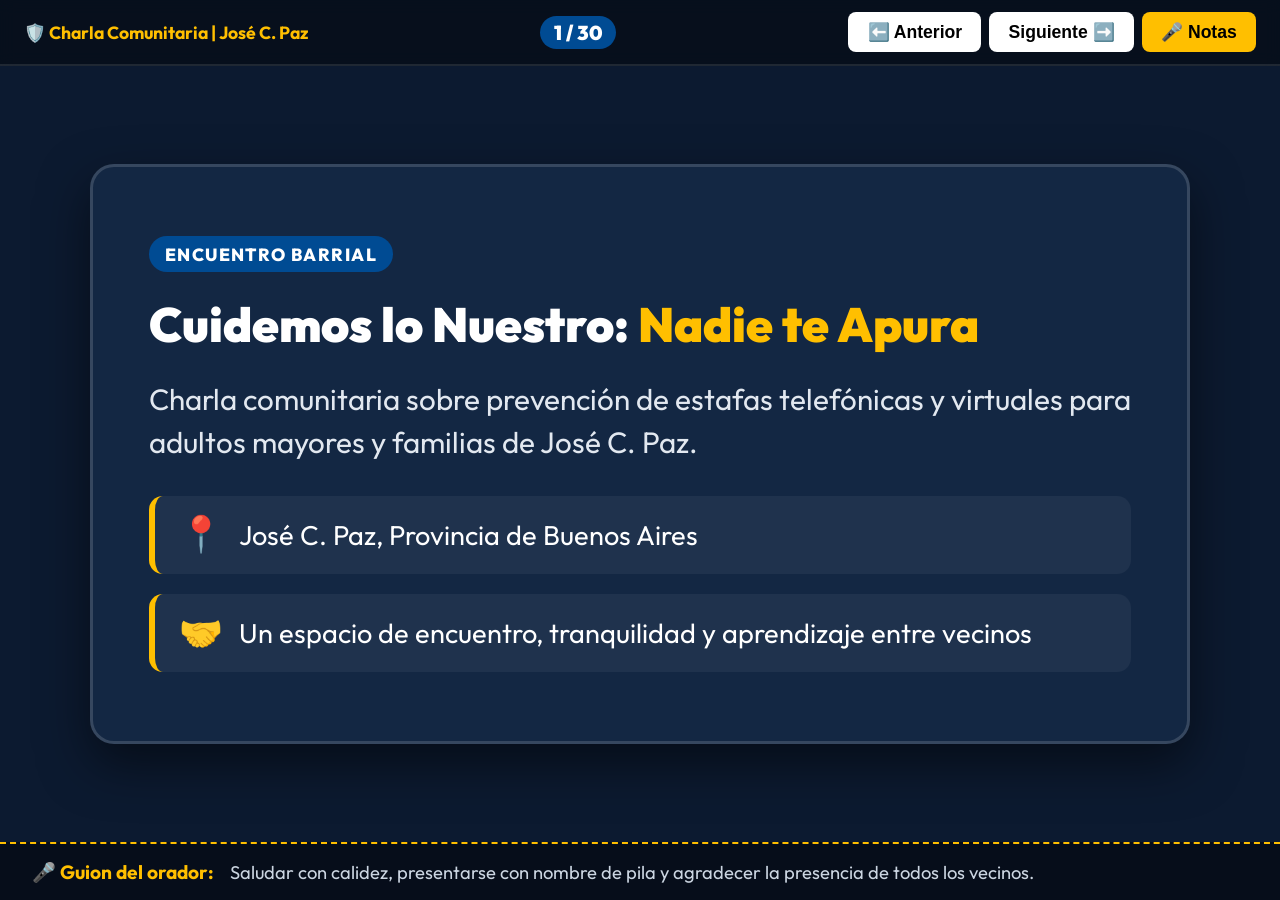
==== presentacion.html @ b4842276 "Inicializar plataforma de ciberseguridad comunitaria para adultos mayores" ====
<!DOCTYPE html>
<html lang="es">
<head>
  <meta charset="UTF-8">
  <meta name="viewport" content="width=device-width, initial-scale=1.0">
  <title>Presentación Comunitaria: Cuidemos lo Nuestro | José C. Paz</title>
  <link rel="preconnect" href="https://fonts.googleapis.com">
  <link rel="preconnect" href="https://fonts.gstatic.com" crossorigin>
  <link href="https://fonts.googleapis.com/css2?family=Outfit:wght@400;600;700;800;900&display=swap" rel="stylesheet">
  <style>
    :root {
      --primary: #004b93;
      --primary-dark: #002e5b;
      --accent: #ffbf00;
      --danger: #b91c1c;
      --safe: #15803d;
      --bg: #0c1a30;
      --text: #ffffff;
      --card-bg: #132743;
    }

    * {
      box-sizing: border-box;
      margin: 0;
      padding: 0;
    }

    body {
      font-family: 'Outfit', sans-serif;
      background-color: var(--bg);
      color: var(--text);
      min-height: 100vh;
      display: flex;
      flex-direction: column;
      overflow-x: hidden;
      user-select: none;
    }

    /* Barra superior de navegación del orador */
    .slide-nav {
      background: rgba(0, 0, 0, 0.4);
      backdrop-filter: blur(8px);
      padding: 0.75rem 1.5rem;
      display: flex;
      justify-content: space-between;
      align-items: center;
      border-bottom: 2px solid rgba(255, 255, 255, 0.1);
      position: sticky;
      top: 0;
      z-index: 100;
    }

    .slide-nav__title {
      font-size: 1.1rem;
      font-weight: 700;
      color: var(--accent);
    }

    .slide-nav__counter {
      font-size: 1.25rem;
      font-weight: 900;
      background: var(--primary);
      padding: 0.25rem 0.85rem;
      border-radius: 999px;
    }

    .slide-nav__buttons {
      display: flex;
      gap: 0.5rem;
    }

    .nav-btn {
      background: #ffffff;
      color: #000000;
      border: none;
      font-weight: 900;
      font-size: 1.1rem;
      padding: 0.6rem 1.2rem;
      border-radius: 8px;
      cursor: pointer;
      display: inline-flex;
      align-items: center;
      gap: 0.4rem;
      transition: transform 0.1s, background-color 0.2s;
    }

    .nav-btn:hover {
      background: var(--accent);
    }

    .nav-btn:active {
      transform: scale(0.96);
    }

    /* Contenedor principal de la diapositiva */
    .slide-viewport {
      flex: 1;
      display: flex;
      align-items: center;
      justify-content: center;
      padding: 2rem;
    }

    .slide-card {
      background: var(--card-bg);
      border: 3px solid rgba(255, 255, 255, 0.15);
      border-radius: 24px;
      width: 100%;
      max-width: 1100px;
      min-height: 580px;
      padding: 3.5rem;
      display: flex;
      flex-direction: column;
      justify-content: center;
      box-shadow: 0 20px 50px rgba(0, 0, 0, 0.5);
      position: relative;
      animation: fadeIn 0.3s ease;
    }

    @keyframes fadeIn {
      from { opacity: 0; transform: translateY(10px); }
      to { opacity: 1; transform: translateY(0); }
    }

    .slide-tag {
      display: inline-block;
      background: var(--primary);
      color: #ffffff;
      font-size: 1.1rem;
      font-weight: 800;
      text-transform: uppercase;
      letter-spacing: 0.08em;
      padding: 0.4rem 1rem;
      border-radius: 999px;
      margin-bottom: 1.5rem;
      width: fit-content;
    }

    .slide-tag--alert {
      background: var(--danger);
    }

    .slide-tag--safe {
      background: var(--safe);
    }

    .slide-tag--interactive {
      background: var(--accent);
      color: #000000;
    }

    .slide-title {
      font-size: 3rem;
      line-height: 1.2;
      font-weight: 900;
      margin-bottom: 1.5rem;
      color: #ffffff;
    }

    .slide-title span {
      color: var(--accent);
    }

    .slide-body {
      font-size: 1.85rem;
      line-height: 1.45;
      color: #e2e8f0;
      margin-bottom: 2rem;
    }

    .slide-points {
      list-style: none;
      display: flex;
      flex-direction: column;
      gap: 1.25rem;
    }

    .slide-point {
      font-size: 1.7rem;
      line-height: 1.4;
      display: flex;
      align-items: flex-start;
      gap: 1rem;
      background: rgba(255, 255, 255, 0.05);
      padding: 1.25rem 1.5rem;
      border-radius: 14px;
      border-left: 6px solid var(--accent);
    }

    .slide-point--danger {
      border-left-color: var(--danger);
      background: rgba(185, 28, 28, 0.15);
    }

    .slide-point--safe {
      border-left-color: var(--safe);
      background: rgba(21, 128, 61, 0.15);
    }

    .slide-icon {
      font-size: 2.2rem;
      line-height: 1;
    }

    /* Notas del orador */
    .speaker-notes-drawer {
      background: #060d1a;
      border-top: 2px dashed #ffbf00;
      padding: 1rem 2rem;
      font-size: 1.15rem;
      color: #cbd5e1;
      display: flex;
      align-items: center;
      gap: 1rem;
    }

    .speaker-notes-drawer strong {
      color: var(--accent);
      font-size: 1.2rem;
    }

    /* Responsividad para proyectores chicos o notebooks */
    @media (max-width: 768px) {
      .slide-card {
        padding: 1.5rem;
        min-height: auto;
      }
      .slide-title {
        font-size: 2rem;
      }
      .slide-body, .slide-point {
        font-size: 1.25rem;
      }
    }
  </style>
</head>
<body>

  <!-- Barra de control -->
  <header class="slide-nav">
    <div class="slide-nav__title">
      🛡️ Charla Comunitaria | José C. Paz
    </div>
    <div class="slide-nav__counter" id="slide-indicator">
      1 / 30
    </div>
    <div class="slide-nav__buttons">
      <button class="nav-btn" id="btn-prev" aria-label="Diapositiva anterior">⬅️ Anterior</button>
      <button class="nav-btn" id="btn-next" aria-label="Siguiente diapositiva">Siguiente ➡️</button>
      <button class="nav-btn" id="btn-toggle-notes" style="background: var(--accent); color: #000;">🎤 Notas</button>
    </div>
  </header>

  <!-- Espacio de diapositiva -->
  <main class="slide-viewport">
    <article class="slide-card" id="slide-container">
      <!-- El contenido dinámico se carga vía JS -->
    </article>
  </main>

  <!-- Notas del orador en vivo -->
  <aside class="speaker-notes-drawer" id="speaker-notes" style="display: flex;">
    <strong>🎤 Guion del orador:</strong>
    <span id="speaker-text">Cargando guía...</span>
  </aside>

  <script>
    const slides = [
      {
        tag: "Encuentro Barrial",
        tagClass: "",
        title: "Cuidemos lo Nuestro: <span>Nadie te Apura</span>",
        body: "Charla comunitaria sobre prevención de estafas telefónicas y virtuales para adultos mayores y familias de José C. Paz.",
        points: [
          { icon: "📍", text: "José C. Paz, Provincia de Buenos Aires", cls: "" },
          { icon: "🤝", text: "Un espacio de encuentro, tranquilidad y aprendizaje entre vecinos", cls: "" }
        ],
        notes: "Saludar con calidez, presentarse con nombre de pila y agradecer la presencia de todos los vecinos."
      },
      {
        tag: "Introducción",
        tagClass: "",
        title: "¿Por qué estamos <span>hoy acá</span>?",
        body: "Porque los vecinos del barrio nos cuidamos entre todos. Nadie nace sabiendo sobre celulares ni computadoras.",
        points: [
          { icon: "📱", text: "El celular nos conecta con la familia, pero también trae visitas inesperadas.", cls: "" },
          { icon: "💡", text: "Hoy venimos a traer tranquilidad, no miedo ni palabras raras en inglés.", cls: "" }
        ],
        notes: "Aclarar que no venimos a dar una clase técnica, sino una charla de vecino a vecino."
      },
      {
        tag: "Pregunta al público",
        tagClass: "slide-tag--interactive",
        title: "Una pregunta <span>bien sencilla</span>",
        body: "¿Qué harías si estás barriendo la vereda a las dos de la tarde y para un auto desconocido frente a tu casa?",
        points: [
          { icon: "🚗", text: "Baja un señor con traje elegante diciendo que es amigo del banco.", cls: "" },
          { icon: "🔑", text: "Te pide que le des la llave de la puerta para entrar a contarte la plata.", cls: "" }
        ],
        notes: "Hacer una pausa dramática y esperar las risas y respuestas espontáneas del público."
      },
      {
        tag: "Sentido Común Barrial",
        tagClass: "slide-tag--safe",
        title: "¡Ni locos <span>le abrimos la puerta</span>!",
        body: "Ustedes tienen décadas de sabiduría y años de calle. Saben exactamente a quién saludar y a quién desconfiar.",
        points: [
          { icon: "🏠", text: "La puerta de casa no se le abre a cualquiera.", cls: "slide-point--safe" },
          { icon: "🧠", text: "Esa misma picardía y experiencia es la que vamos a usar con el celular.", cls: "slide-point--safe" }
        ],
        notes: "Validar la experiencia de vida de los adultos mayores: ellos ya tienen la intuición de seguridad."
      },
      {
        tag: "Concepto Clave",
        tagClass: "",
        title: "El teléfono es la <span>nueva puerta</span>",
        body: "Cuando suena una llamada o llega un mensaje, es como si alguien estuviera tocando el timbre de tu casa.",
        points: [
          { icon: "🚪", text: "Atender no significa tener que dejarlo pasar al comedor.", cls: "" },
          { icon: "✋", text: "Podemos mirar por la mirilla, dudar y, si no nos gusta, no abrir.", cls: "" }
        ],
        notes: "Explicar que la llamada no te obliga a dar explicaciones a un desconocido."
      },
      {
        tag: "Uso Positivo",
        tagClass: "slide-tag--safe",
        title: "El celular <span>es una gran herramienta</span>",
        body: "No hay que tenerle miedo al teléfono. Sirve para cosas hermosas todos los días:",
        points: [
          { icon: "👶", text: "Ver fotos y videos de los nietos que viven lejos.", cls: "slide-point--safe" },
          { icon: "🎙️", text: "Mandar audios a los amigos y escuchar música que nos gusta.", cls: "slide-point--safe" },
          { icon: "🏥", text: "Pedir un turno médico sin hacer colas de madrugada en el frío.", cls: "slide-point--safe" }
        ],
        notes: "Reforzar que la tecnología no es el enemigo; queremos que la disfruten con seguridad."
      },
      {
        tag: "El Truco del Delincuente",
        tagClass: "slide-tag--alert",
        title: "El único enemigo: <span>El Apuro</span>",
        body: "Los estafadores saben que si vos pensás con calma, no caés en ninguna trampa. Por eso usan el reloj en tu contra.",
        points: [
          { icon: "⏳", text: "'¡Señora, si no lo hace en 10 minutos pierde el beneficio!'.", cls: "slide-point--danger" },
          { icon: "😰", text: "'¡Su cuenta fue bloqueada, confirme ya o le cobran una multa!'.", cls: "slide-point--danger" }
        ],
        notes: "Enfatizar: cada vez que alguien les meta apuro o urgencia, es la señal de alarma número 1."
      },
      {
        tag: "Regla Primera",
        tagClass: "slide-tag--safe",
        title: "Regla N° 1: <span>Nadie te apura</span>",
        body: "Grabémonos esto a fuego en el corazón y en la memoria:",
        points: [
          { icon: "🛑", text: "Ningún trámite verdadero del banco o del Estado vence en 10 minutos.", cls: "slide-point--safe" },
          { icon: "📞", text: "Si te apuran para que decidas rápido... es estafa seguro. ¡Cortá!", cls: "slide-point--safe" }
        ],
        notes: "Pedir a la audiencia que repita en voz alta: '¡Si me apuran, corto!'."
      },
      {
        tag: "Caso Real 1",
        tagClass: "slide-tag--alert",
        title: "El Cuento de <span>ANSES y PAMI</span>",
        body: "La historia real de Doña Carmen (72 años, vecina de José C. Paz):",
        points: [
          { icon: "📞", text: "La llamaron diciendo que tenía un aumento jubilatorio de $250.000.", cls: "" },
          { icon: "🏃‍♀️", text: "Le dijeron que fuera urgente al cajero automático con el celular en la oreja.", cls: "slide-point--danger" }
        ],
        notes: "Contar la historia con tono dramático pero cercano, usando nombres ficticios."
      },
      {
        tag: "La Trampa del Cajero",
        tagClass: "slide-tag--alert",
        title: "¿Por qué te mandan <span>al cajero</span>?",
        body: "Te van guiando paso a paso para que aprietes botones que no conocés en la pantalla del cajero.",
        points: [
          { icon: "🏧", text: "Vos creés que estás cobrando un premio o bono.", cls: "" },
          { icon: "💸", text: "En realidad, te están haciendo sacar un préstamo y transferírselo a ellos.", cls: "slide-point--danger" }
        ],
        notes: "Explicar que los estafadores dictan las opciones de memoria para que la persona no lea la pantalla."
      },
      {
        tag: "La Verdad",
        tagClass: "slide-tag--safe",
        title: "La verdad sobre <span>ANSES y PAMI</span>",
        body: "Tengamos bien presente cómo trabajan los organismos oficiales:",
        points: [
          { icon: "✅", text: "Si hay un aumento o bono, se deposita solito en tu cuenta el día de cobro.", cls: "slide-point--safe" },
          { icon: "❌", text: "NUNCA te van a pedir que vayas a generar claves a un cajero.", cls: "slide-point--danger" }
        ],
        notes: "Dejar bien claro que ningún empleado de ANSES llama para pedir ir al cajero."
      },
      {
        tag: "Aclarando Dudas",
        tagClass: "",
        title: "¿Qué es un <span>'link' o letras azules</span>?",
        body: "Muchas veces nos dicen 'tocá el link' y no entendemos qué significa.",
        points: [
          { icon: "✉️", text: "Un link es como una dirección escrita en un papelito que te da un extraño.", cls: "" },
          { icon: "🚪", text: "Si no sabés de quién es la casa, no vayas ni toques la puerta.", cls: "" },
          { icon: "🚫", text: "Si te llega un mensaje con letras azules de un número raro: ¡No lo toques!", cls: "slide-point--danger" }
        ],
        notes: "Usar la metáfora del papelito con la dirección desconocida."
      },
      {
        tag: "Caso Real 2",
        tagClass: "slide-tag--alert",
        title: "El Secuestro <span>de WhatsApp</span>",
        body: "La historia de Don Roberto (68 años):",
        points: [
          { icon: "💬", text: "Le escribe un 'amigo' de la iglesia pidiéndole un favor urgente.", cls: "" },
          { icon: "🔢", text: "'Roberto, te mandé por error un código de 6 números por mensaje, ¿me lo pasás?'.", cls: "slide-point--danger" }
        ],
        notes: "Preguntar al público si a alguien le pasó o si conoce a alguien a quien se lo hayan hecho."
      },
      {
        tag: "Concepto Clave",
        tagClass: "slide-tag--alert",
        title: "¿Qué es ese <span>código de 6 números</span>?",
        body: "Ese código que llega por mensaje de texto común (SMS) es algo sagrado:",
        points: [
          { icon: "🔑", text: "Es la LLAVE MAESTRA de la puerta de tu WhatsApp.", cls: "slide-point--danger" },
          { icon: "🛡️", text: "Si se lo das a otra persona, le estás regalando el control de tu teléfono.", cls: "slide-point--danger" }
        ],
        notes: "Remarcar: NUNCA se lee ni se dicta ningún número que llegue por SMS."
      },
      {
        tag: "Peligro Inmediato",
        tagClass: "slide-tag--alert",
        title: "¿Qué pasa si <span>les das el código</span>?",
        body: "En menos de dos minutos:",
        points: [
          { icon: "📴", text: "Tu WhatsApp se apaga y no te deja entrar más.", cls: "slide-point--danger" },
          { icon: "🎭", text: "El delincuente se hace pasar por vos con tu misma foto de perfil.", cls: "slide-point--danger" },
          { icon: "💵", text: "Le escribe a tus hijos y amigos pidiéndoles plata prestada de urgencia.", cls: "slide-point--danger" }
        ],
        notes: "Explicar la angustia que esto genera y cómo prevenirlo."
      },
      {
        tag: "Prevención Activa",
        tagClass: "slide-tag--safe",
        title: "Si te piden plata <span>por WhatsApp</span>",
        body: "Aunque sea la foto de tu mejor amigo o de un familiar:",
        points: [
          { icon: "📞", text: "Cortá el mensaje y LLAMALO POR TELÉFONO COMÚN a su número de siempre.", cls: "slide-point--safe" },
          { icon: "🗣️", text: "Escuchá su voz real antes de hacer cualquier transferencia.", cls: "slide-point--safe" }
        ],
        notes: "La regla de la llamada por voz: si no escucho tu voz, no hay plata."
      },
      {
        tag: "Protección Práctica",
        tagClass: "slide-tag--safe",
        title: "El Candado: <span>Verificación en dos pasos</span>",
        body: "Es una traba extra que le ponemos a WhatsApp para que nadie pueda robarlo:",
        points: [
          { icon: "⚙️", text: "Se activa en 2 minutos desde Ajustes > Cuenta > Verificación en dos pasos.", cls: "slide-point--safe" },
          { icon: "🔢", text: "Elegís 6 números que solo vos sabés y quedan anotados en tu casa.", cls: "slide-point--safe" }
        ],
        notes: "Mostrar que en la página web del proyecto está el paso a paso para tildar con el celular."
      },
      {
        tag: "Caso Real 3",
        tagClass: "slide-tag--alert",
        title: "El Falso Comprobante <span>en el Almacén</span>",
        body: "La historia de Don Pedro (comerciante de José C. Paz):",
        points: [
          { icon: "🛒", text: "Viene un cliente apurado, compra mercadería y muestra el celular.", cls: "" },
          { icon: "🖼️", text: "Muestra una imagen verde que dice 'Transferencia exitosa'.", cls: "" },
          { icon: "❌", text: "Don Pedro le entrega las cosas... pero la plata nunca entró.", cls: "slide-point--danger" }
        ],
        notes: "Hablar de cómo las aplicaciones truchas simulan pantallas idénticas a Mercado Pago."
      },
      {
        tag: "Regla para Comerciantes",
        tagClass: "slide-tag--safe",
        title: "La plata se mira <span>en tu propio celular</span>",
        body: "Una foto en la pantalla de otra persona se trucha en dos minutos:",
        points: [
          { icon: "📱", text: "No mires el teléfono del cliente. Abrí TU PROPIA APLICACIÓN.", cls: "slide-point--safe" },
          { icon: "✅", text: "Si no ves la plata acreditada en tu saldo, la mercadería no sale del mostrador.", cls: "slide-point--safe" }
        ],
        notes: "Consejo de oro para todos los vecinos que tienen pequeños emprendimientos familiares."
      },
      {
        tag: "Mandamiento Barrial",
        tagClass: "slide-tag--safe",
        title: "⭐ La Regla de Oro",
        body: "'Ante la duda, soltá el teléfono y preguntale a alguien de confianza.'",
        points: [
          { icon: "🫖", text: "Respirá hondo, tomate unos mates y hablá con un hijo o vecino.", cls: "slide-point--safe" },
          { icon: "🤝", text: "Preguntar no es señal de debilidad; es señal de inteligencia.", cls: "slide-point--safe" }
        ],
        notes: "Hacer énfasis en la empatía: nadie nace sabiendo y consultar te salva la jubilación."
      },
      {
        tag: "Dinámica en Vivo",
        tagClass: "slide-tag--interactive",
        title: "¡A jugar! <span>¿Es Verdad o es Trampa?</span>",
        body: "Les voy a leer situaciones cotidianas. Si sienten que es sano, gritan '¡VERDAD!'. Si huele a engaño, gritan '¡TRAMPA!'.",
        points: [
          { icon: "📢", text: "Participamos todos juntos en voz alta.", cls: "" }
        ],
        notes: "Animar al auditorio, calentar el ambiente y prepararse para la interacción."
      },
      {
        tag: "Juego: Ronda 1",
        tagClass: "slide-tag--interactive",
        title: "Situación 1: <span>El Descuento de Gas</span>",
        body: "'Te llaman de un número desconocido diciendo que por ser jubilado tenés un 50% de descuento en el gas, pero tenés que dictarles los números de tu tarjeta de débito'.",
        points: [
          { icon: "🤔", text: "¿Qué le gritamos a esta llamada?", cls: "" }
        ],
        notes: "Esperar el grito unánime de '¡TRAMPA!'. Felicitar al salón."
      },
      {
        tag: "Juego: Ronda 2",
        tagClass: "slide-tag--interactive",
        title: "Situación 2: <span>El Nieto Apurado</span>",
        body: "'Te llega un mensaje: Hola abu, me robaron el cel y este es mi número nuevo. No me llames porque no anda el micrófono. ¿Me transferís 30 mil pesos para el colectivo?'.",
        points: [
          { icon: "🤔", text: "¿Qué le gritamos a este mensaje?", cls: "" }
        ],
        notes: "Celebrar la respuesta. Recordar: si el micrófono no anda, se llama a los padres del nieto."
      },
      {
        tag: "Juego: Ronda 3",
        tagClass: "slide-tag--interactive",
        title: "Situación 3: <span>Cobro en Ventanilla</span>",
        body: "'Vas al Banco Provincia de José C. Paz el día de cobro, vas a la ventanilla con tu DNI, la cajera te entrega el recibo y la plata en mano'.",
        points: [
          { icon: "🤔", text: "¿Qué decimos?", cls: "" }
        ],
        notes: "Todos gritan '¡VERDAD!'. Remarcar la seguridad del trámite presencial tradicional."
      },
      {
        tag: "Plan de Acción Rápido",
        tagClass: "slide-tag--alert",
        title: "¿Creés que te estafaron? <span>Hacé esto ya</span>",
        body: "Si sentís que te engañaron o diste un dato sin querer, no te paralices:",
        points: [
          { icon: "1️⃣", text: "Cortá la llamada inmediatamente.", cls: "slide-point--danger" },
          { icon: "2️⃣", text: "Llamá al banco (al número del plástico de la tarjeta) y pedí el bloqueo.", cls: "slide-point--danger" },
          { icon: "3️⃣", text: "Avisale a tu familia o a un vecino sin vergüenza.", cls: "slide-point--danger" }
        ],
        notes: "Repasar los 3 pasos del banner de emergencia de la web."
      },
      {
        tag: "Resumen Visual",
        tagClass: "",
        title: "El Semáforo <span>de la Seguridad</span>",
        body: "Una guía rápida para recordar en cualquier momento:",
        points: [
          { icon: "🔴", text: "ROJO: Te piden códigos por SMS o ir al cajero -> ¡Cortá ya!", cls: "slide-point--danger" },
          { icon: "🟡", text: "AMARILLO: Links raros o amigos pidiendo plata -> ¡Frená y dudá!", cls: "" },
          { icon: "🟢", text: "VERDE: Consultar con la familia o ir al banco en persona -> ¡Tranquilidad!", cls: "slide-point--safe" }
        ],
        notes: "Mencionar que este semáforo está listo para imprimir y colgar en la heladera."
      },
      {
        tag: "Abrazo Comunitario",
        tagClass: "slide-tag--safe",
        title: "Sin culpa <span>ni vergüenza</span>",
        body: "Si alguna vez caíste en una estafa, sacate la culpa de encima:",
        points: [
          { icon: "❤️", text: "No te pasó por tonto ni por descuidado.", cls: "slide-point--safe" },
          { icon: "🕵️", text: "Son bandas de profesionales organizadas que engañan a médicos, abogados y jóvenes por igual.", cls: "slide-point--safe" },
          { icon: "🗣️", text: "Contarlo ayuda a que a ningún otro vecino le vuelva a pasar.", cls: "slide-point--safe" }
        ],
        notes: "Momento de profunda empatía. Mirar a los ojos al público y transmitir alivio."
      },
      {
        tag: "Teléfonos Barriales",
        tagClass: "",
        title: "Dónde pedir ayuda en <span>José C. Paz</span>",
        body: "Teléfonos oficiales y comisarías de nuestra localidad:",
        points: [
          { icon: "👮", text: "Comisaría 1ra (Altube 2050): (02320) 422-111 (24 horas)", cls: "" },
          { icon: "🚨", text: "Centro de Operaciones Municipal (COM): (02320) 463-000", cls: "" },
          { icon: "⚖️", text: "Fiscalía de Ciberdelitos (UFECI): (011) 5071-0040", cls: "" },
          { icon: "📞", text: "Línea 137 (Acompañamiento a víctimas): Llamada gratuita", cls: "" }
        ],
        notes: "Asegurarse de que anoten o lleven el volante con estos números."
      },
      {
        tag: "Material de Bolsillo",
        tagClass: "slide-tag--safe",
        title: "Tu Machete <span>para la Heladera</span>",
        body: "Todo lo que aprendimos hoy está disponible para llevar a casa:",
        points: [
          { icon: "🖨️", text: "Ficha impresa con letras gigantes para pegar con un imán en la heladera.", cls: "slide-point--safe" },
          { icon: "📲", text: "Página web comunitaria para compartir los consejos con la familia por WhatsApp.", cls: "slide-point--safe" }
        ],
        notes: "Mostrar físicamente la hoja impresa o indicar dónde retirarla al salir."
      },
      {
        tag: "Agradecimiento",
        tagClass: "slide-tag--safe",
        title: "¡Muchas gracias, <span>vecinos!</span>",
        body: "Cuidar nuestra plata y nuestra tranquilidad es un trabajo de toda la comunidad.",
        points: [
          { icon: "🤝", text: "Prácticas Digitales y NTICx - Proyecto Educativo Barrial", cls: "slide-point--safe" },
          { icon: "💬", text: "Abrimos la ronda de preguntas, anécdotas y unos ricos mates.", cls: "slide-point--safe" }
        ],
        notes: "Aplauso final y apertura del espacio de diálogo distendido."
      }
    ];

    let currentSlide = 0;

    const slideContainer = document.getElementById('slide-container');
    const slideIndicator = document.getElementById('slide-indicator');
    const speakerText = document.getElementById('speaker-text');
    const speakerNotes = document.getElementById('speaker-notes');
    const btnPrev = document.getElementById('btn-prev');
    const btnNext = document.getElementById('btn-next');
    const btnToggleNotes = document.getElementById('btn-toggle-notes');

    function renderSlide(index) {
      const data = slides[index];

      let pointsHtml = '';
      if (data.points && data.points.length > 0) {
        pointsHtml = `
          <ul class="slide-points">
            ${data.points.map(p => `
              <li class="slide-point ${p.cls}">
                <span class="slide-icon">${p.icon}</span>
                <span>${p.text}</span>
              </li>
            `).join('')}
          </ul>
        `;
      }

      slideContainer.innerHTML = `
        <span class="slide-tag ${data.tagClass}">${data.tag}</span>
        <h2 class="slide-title">${data.title}</h2>
        <p class="slide-body">${data.body}</p>
        ${pointsHtml}
      `;

      slideIndicator.textContent = `${index + 1} / ${slides.length}`;
      speakerText.textContent = data.notes;

      btnPrev.disabled = index === 0;
      btnNext.disabled = index === slides.length - 1;
    }

    btnPrev.addEventListener('click', () => {
      if (currentSlide > 0) {
        currentSlide--;
        renderSlide(currentSlide);
      }
    });

    btnNext.addEventListener('click', () => {
      if (currentSlide < slides.length - 1) {
        currentSlide++;
        renderSlide(currentSlide);
      }
    });

    btnToggleNotes.addEventListener('click', () => {
      speakerNotes.style.display = speakerNotes.style.display === 'none' ? 'flex' : 'none';
    });

    // Control con teclado para el proyector (Flechas Izquierda / Derecha / Espacio)
    document.addEventListener('keydown', (e) => {
      if (e.key === 'ArrowRight' || e.key === ' ' || e.key === 'PageDown') {
        if (currentSlide < slides.length - 1) {
          currentSlide++;
          renderSlide(currentSlide);
        }
      } else if (e.key === 'ArrowLeft' || e.key === 'PageUp') {
        if (currentSlide > 0) {
          currentSlide--;
          renderSlide(currentSlide);
        }
      }
    });

    // Iniciar con la primera diapositiva
    renderSlide(currentSlide);
  </script>
</body>
</html>
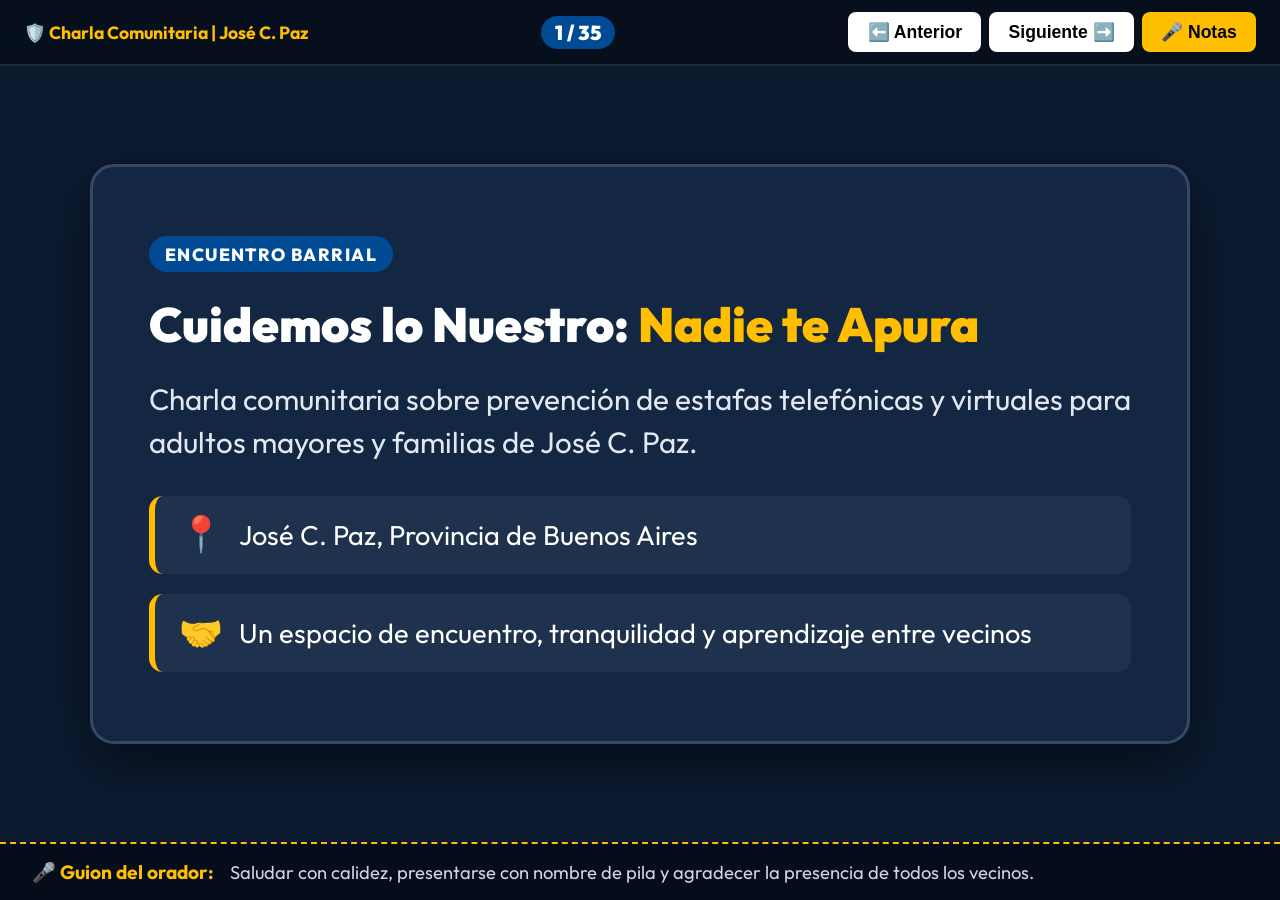
==== commit b8e0f5ea: "Actualizar con casos 2026: Cuenta DNI, Compartir Pantalla, Marketplace y proteccion de Google y Rede" ====
--- a/presentacion.html
+++ b/presentacion.html
@@ -480,6 +480,66 @@
         notes: "Consejo de oro para todos los vecinos que tienen pequeños emprendimientos familiares."
       },
       {
+        tag: "Alerta 2026",
+        tagClass: "slide-tag--alert",
+        title: "⚠️ ¡NUNCA toques <span>'Compartir Pantalla'</span>!",
+        body: "Te llaman por videollamada con foto de Banco Provincia o WhatsApp oficial:",
+        points: [
+          { icon: "📲", text: "Te piden tocar el botoncito con forma de pantalla abajo.", cls: "slide-point--danger" },
+          { icon: "👁️", text: "Si lo tocás, el delincuente VE EN VIVO todo lo que hacés en tu teléfono.", cls: "slide-point--danger" },
+          { icon: "🛑", text: "Si en una videollamada te piden tocar la pantallita: ¡CORTÁ EN EL ACTO!", cls: "slide-point--danger" }
+        ],
+        notes: "Esta es la estafa más nueva: al compartir pantalla, ven tu Token y claves bancarias en tiempo real."
+      },
+      {
+        tag: "Cuenta DNI y Bancos",
+        tagClass: "slide-tag--alert",
+        title: "El Token de seguridad: <span>Tu firma sagrada</span>",
+        body: "En Banco Provincia y Cuenta DNI te dicen que 'se trabó un reintegro':",
+        points: [
+          { icon: "🔑", text: "El Token que cambia cada 30 segundos sirve SOLO PARA SACAR PLATA.", cls: "slide-point--danger" },
+          { icon: "❌", text: "NUNCA se necesita Token para recibir plata ni para cobrar un reintegro.", cls: "slide-point--safe" },
+          { icon: "📞", text: "Si te llaman pidiéndote el Token: ¡te están robando, cortá ya!", cls: "slide-point--danger" }
+        ],
+        notes: "Enfatizar: los reintegros de Cuenta DNI entran solos, ningún empleado llama para pedir el Token."
+      },
+      {
+        tag: "Facebook Marketplace",
+        tagClass: "slide-tag--alert",
+        title: "La venta del mueble: <span>'Te transferí de más'</span>",
+        body: "Publicás algo usado en Facebook y el comprador te manda un comprobante trucho:",
+        points: [
+          { icon: "💸", text: "Dice que te transfirió 200 mil en vez de 20 mil y llama un supuesto 'gerente'.", cls: "slide-point--danger" },
+          { icon: "🎭", text: "Todo es mentira. Quieren que vayas al cajero o les des acceso a tu cuenta.", cls: "slide-point--danger" },
+          { icon: "🛡️", text: "Respuesta de oro: 'Hacé el reclamo en tu banco'. Cortás y bloqueás.", cls: "slide-point--safe" }
+        ],
+        notes: "Muy común en adultos mayores que publican cosas usadas en Facebook."
+      },
+      {
+        tag: "Candados Digitales",
+        tagClass: "slide-tag--safe",
+        title: "Cuidar Google, <span>Facebook, IG y TikTok</span>",
+        body: "Poné candado a todas las aplicaciones de tu vida diaria:",
+        points: [
+          { icon: "🔍", text: "Google (Gmail): Activá la verificación en 2 pasos para proteger fotos y contactos.", cls: "slide-point--safe" },
+          { icon: "📘", text: "Facebook e Instagram: Perfil privado y nunca aceptar amigos duplicados.", cls: "slide-point--safe" },
+          { icon: "🎵", text: "TikTok: Bloquear mensajes de extraños y no creer en sorteos mágicos.", cls: "slide-point--safe" }
+        ],
+        notes: "Explicar que la cuenta de Google es la dueña del teléfono Android."
+      },
+      {
+        tag: "Seguridad Física",
+        tagClass: "slide-tag--safe",
+        title: "El Celular en la Calle: <span>¡Fuera Papelitos!</span>",
+        body: "Errores comunes que debemos evitar en el día a día:",
+        points: [
+          { icon: "🚫", text: "NUNCA lleves la clave del banco anotada en la funda del celular.", cls: "slide-point--danger" },
+          { icon: "📱", text: "Poné bloqueo con huella o PIN a la pantalla de tu teléfono.", cls: "slide-point--safe" },
+          { icon: "🤫", text: "En WhatsApp: activá 'Silenciar llamadas de desconocidos' para dormir la siesta en paz.", cls: "slide-point--safe" }
+        ],
+        notes: "Cuidar el teléfono en el colectivo, en la estación y no facilitar las claves si lo perdemos."
+      },
+      {
         tag: "Mandamiento Barrial",
         tagClass: "slide-tag--safe",
         title: "⭐ La Regla de Oro",
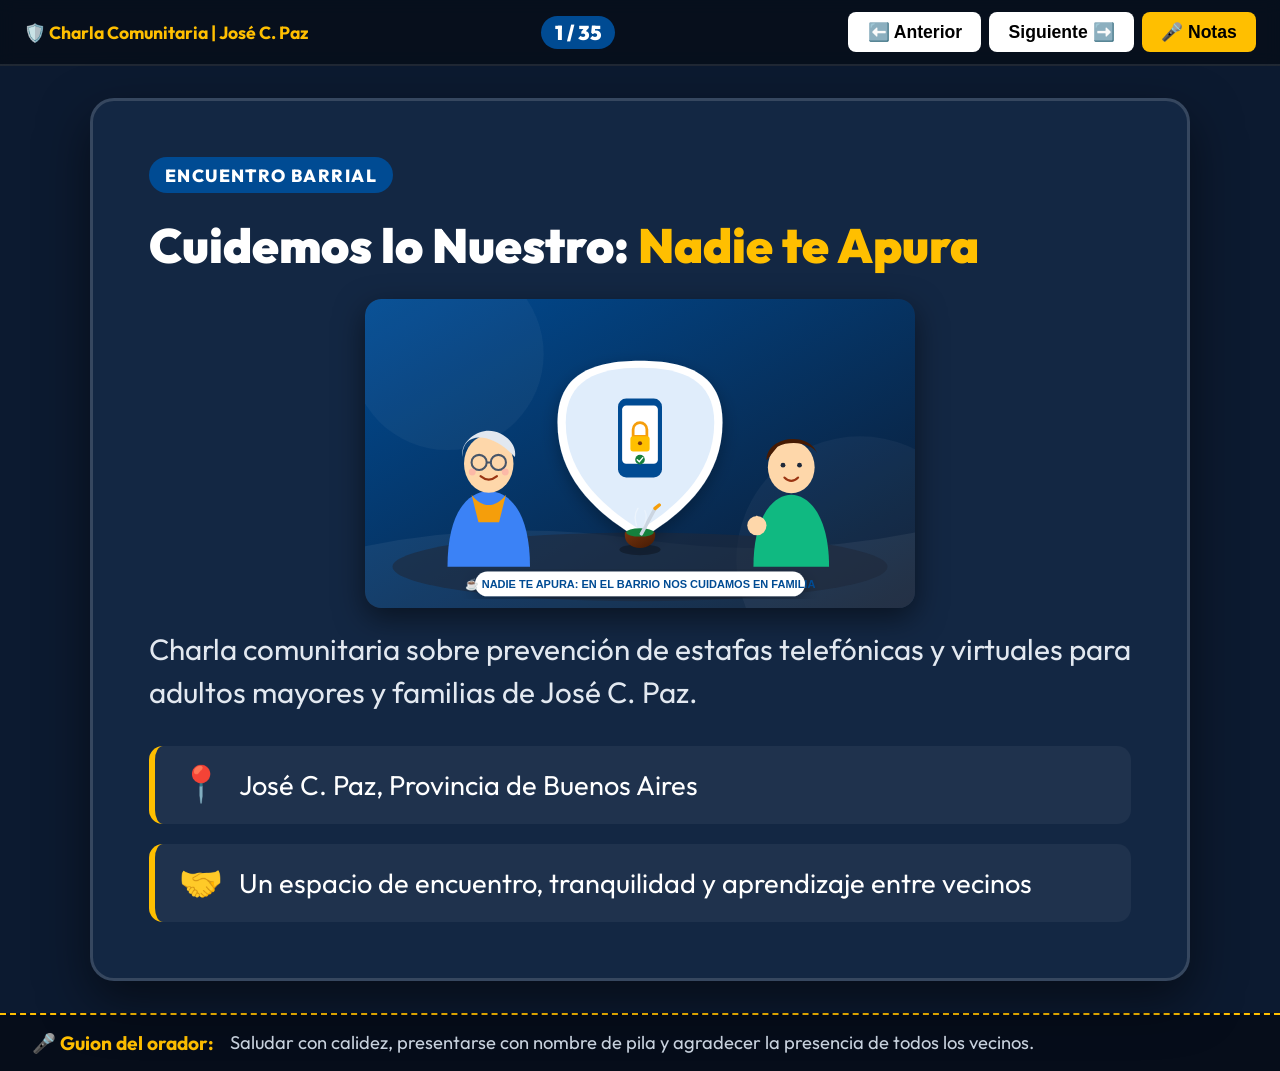
==== commit 88723988: "Agregar infografias visuales e ilustraciones en la web y en la presentacion" ====
--- a/presentacion.html
+++ b/presentacion.html
@@ -270,6 +270,7 @@
         tag: "Encuentro Barrial",
         tagClass: "",
         title: "Cuidemos lo Nuestro: <span>Nadie te Apura</span>",
+        image: "assets/img/hero-familia.svg",
         body: "Charla comunitaria sobre prevención de estafas telefónicas y virtuales para adultos mayores y familias de José C. Paz.",
         points: [
           { icon: "📍", text: "José C. Paz, Provincia de Buenos Aires", cls: "" },
@@ -483,6 +484,7 @@
         tag: "Alerta 2026",
         tagClass: "slide-tag--alert",
         title: "⚠️ ¡NUNCA toques <span>'Compartir Pantalla'</span>!",
+        image: "assets/img/alerta-pantalla.svg",
         body: "Te llaman por videollamada con foto de Banco Provincia o WhatsApp oficial:",
         points: [
           { icon: "📲", text: "Te piden tocar el botoncito con forma de pantalla abajo.", cls: "slide-point--danger" },
@@ -543,6 +545,7 @@
         tag: "Mandamiento Barrial",
         tagClass: "slide-tag--safe",
         title: "⭐ La Regla de Oro",
+        image: "assets/img/regla-de-oro.svg",
         body: "'Ante la duda, soltá el teléfono y preguntale a alguien de confianza.'",
         points: [
           { icon: "🫖", text: "Respirá hondo, tomate unos mates y hablá con un hijo o vecino.", cls: "slide-point--safe" },
@@ -606,6 +609,7 @@
         tag: "Resumen Visual",
         tagClass: "",
         title: "El Semáforo <span>de la Seguridad</span>",
+        image: "assets/img/semaforo-infografia.svg",
         body: "Una guía rápida para recordar en cualquier momento:",
         points: [
           { icon: "🔴", text: "ROJO: Te piden códigos por SMS o ir al cajero -> ¡Cortá ya!", cls: "slide-point--danger" },
@@ -675,6 +679,15 @@
 
     function renderSlide(index) {
       const data = slides[index];
+
+      let imageHtml = '';
+      if (data.image) {
+        imageHtml = `
+          <div style="width: 100%; max-width: 550px; margin: 0 auto 1.25rem; border-radius: 16px; overflow: hidden; box-shadow: 0 10px 30px rgba(0,0,0,0.5);">
+            <img src="${data.image}" alt="${data.title}" style="width: 100%; height: auto; display: block;">
+          </div>
+        `;
+      }
 
       let pointsHtml = '';
       if (data.points && data.points.length > 0) {
@@ -693,6 +706,7 @@
       slideContainer.innerHTML = `
         <span class="slide-tag ${data.tagClass}">${data.tag}</span>
         <h2 class="slide-title">${data.title}</h2>
+        ${imageHtml}
         <p class="slide-body">${data.body}</p>
         ${pointsHtml}
       `;
